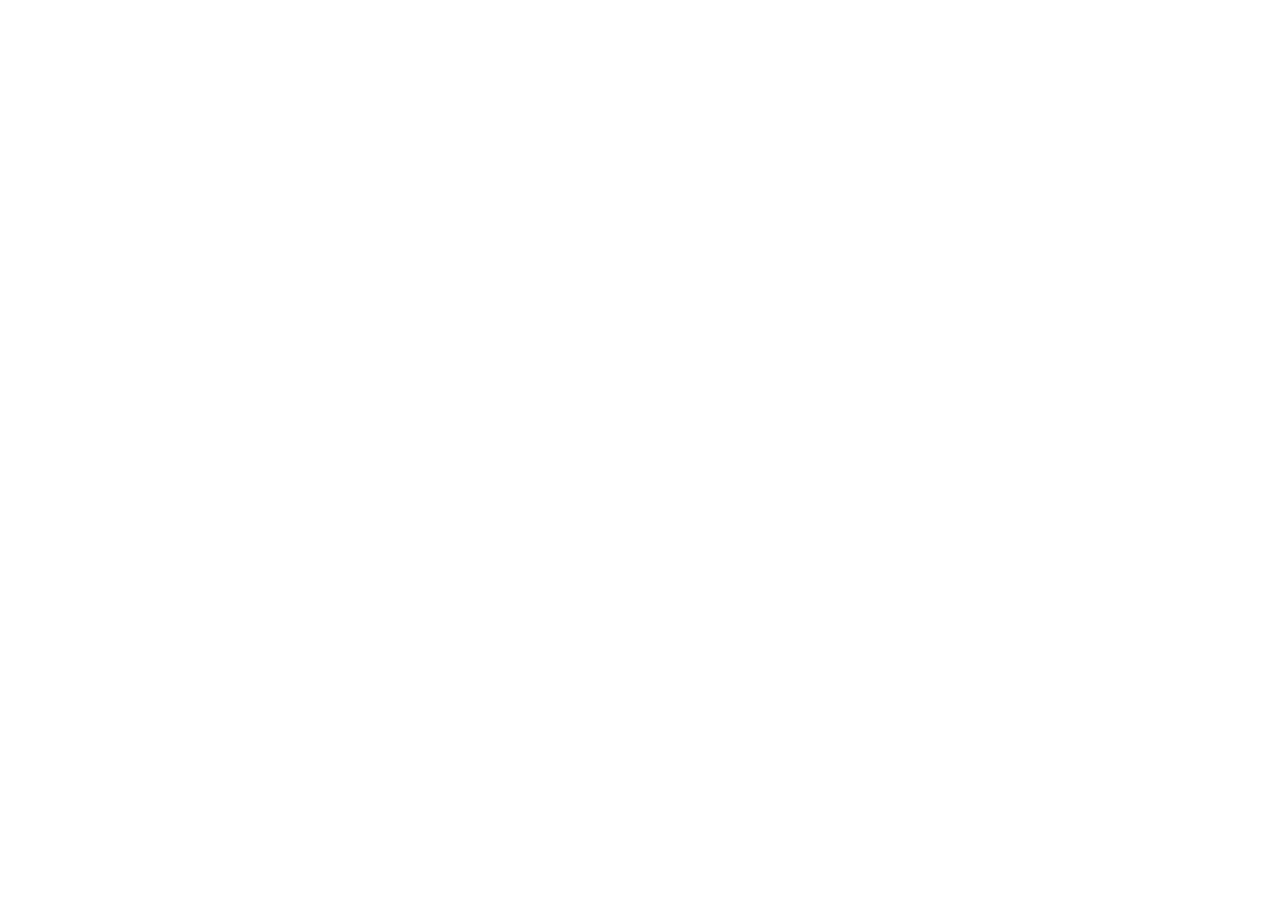
==== index.html @ 8ffc2b7b "creating files" ====
<!doctype html>
<html lang="da">
  <head>
    <meta charset="UTF-8" />
    <meta name="viewport" content="width=device-width, initial-scale=1.0" />
    <title>Broke & Young</title>
    <link rel="stylesheet" href="css/reset.css" />
  </head>
  <body></body>
</html>
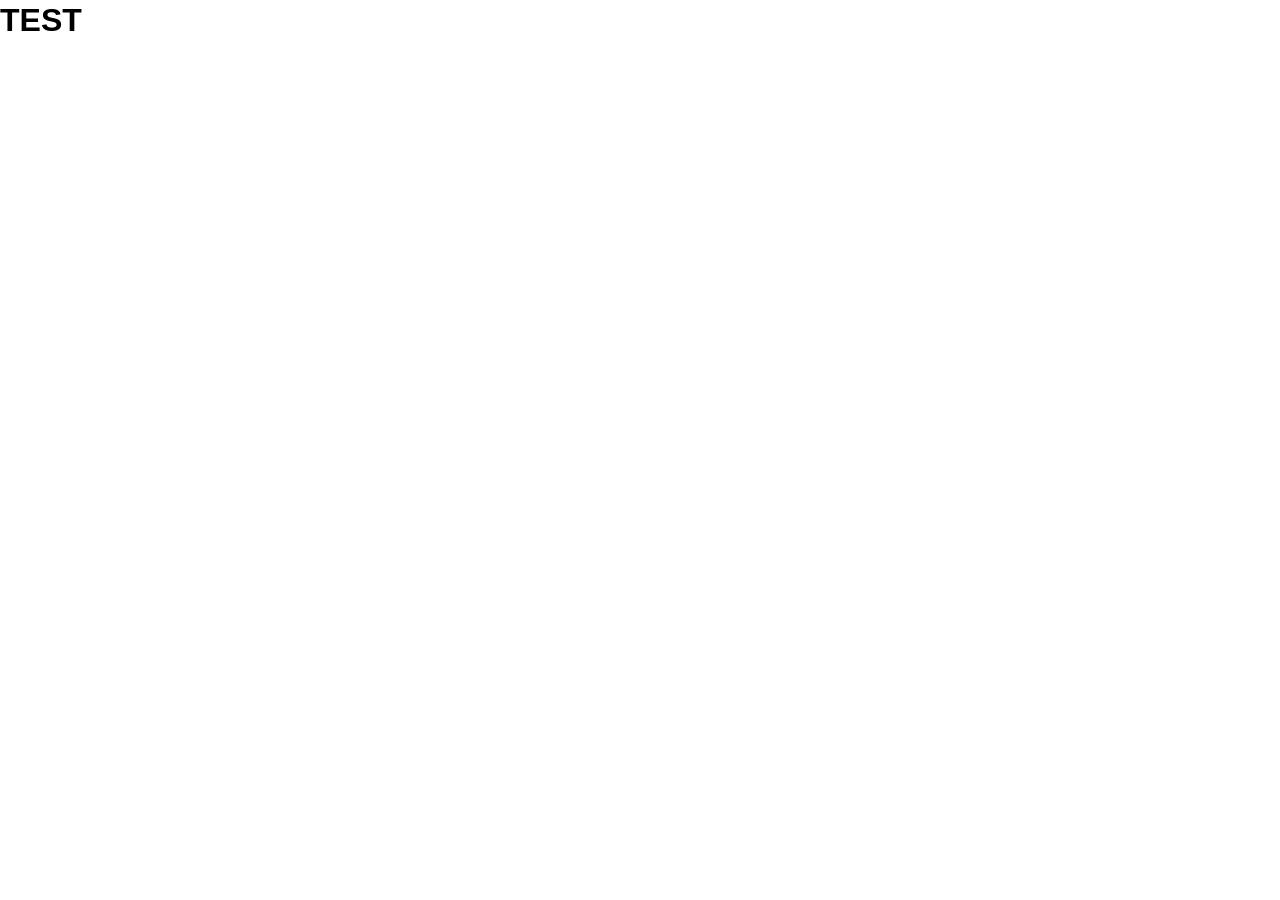
==== commit 0774c5e9: "general css colors + font" ====
--- a/index.html
+++ b/index.html
@@ -5,6 +5,10 @@
     <meta name="viewport" content="width=device-width, initial-scale=1.0" />
     <title>Broke & Young</title>
     <link rel="stylesheet" href="css/reset.css" />
+    <link rel="stylesheet" href="css/general.css" />
+    <link rel="stylesheet" href="css/index.css" />
   </head>
-  <body></body>
+  <body>
+    <h1>TEST</h1>
+  </body>
 </html>
--- a/css/general.css
+++ b/css/general.css
@@ -0,0 +1,12 @@
+* {
+  /* colors */
+  --white: #fffee9;
+  --light_yellow: #fffdb8;
+  --main_yellow: #fffa63;
+  --dark_yellow: #474500;
+  --black: #1a1900;
+
+  /* font */
+  --title: "jockey one", helvetica, sans-serif;
+  --text: "kiwi maru", helvetica, sans-serif;
+}
--- a/css/index.css
+++ b/css/index.css
@@ -0,0 +1,3 @@
+h1 {
+  font-family: var(--title);
+}
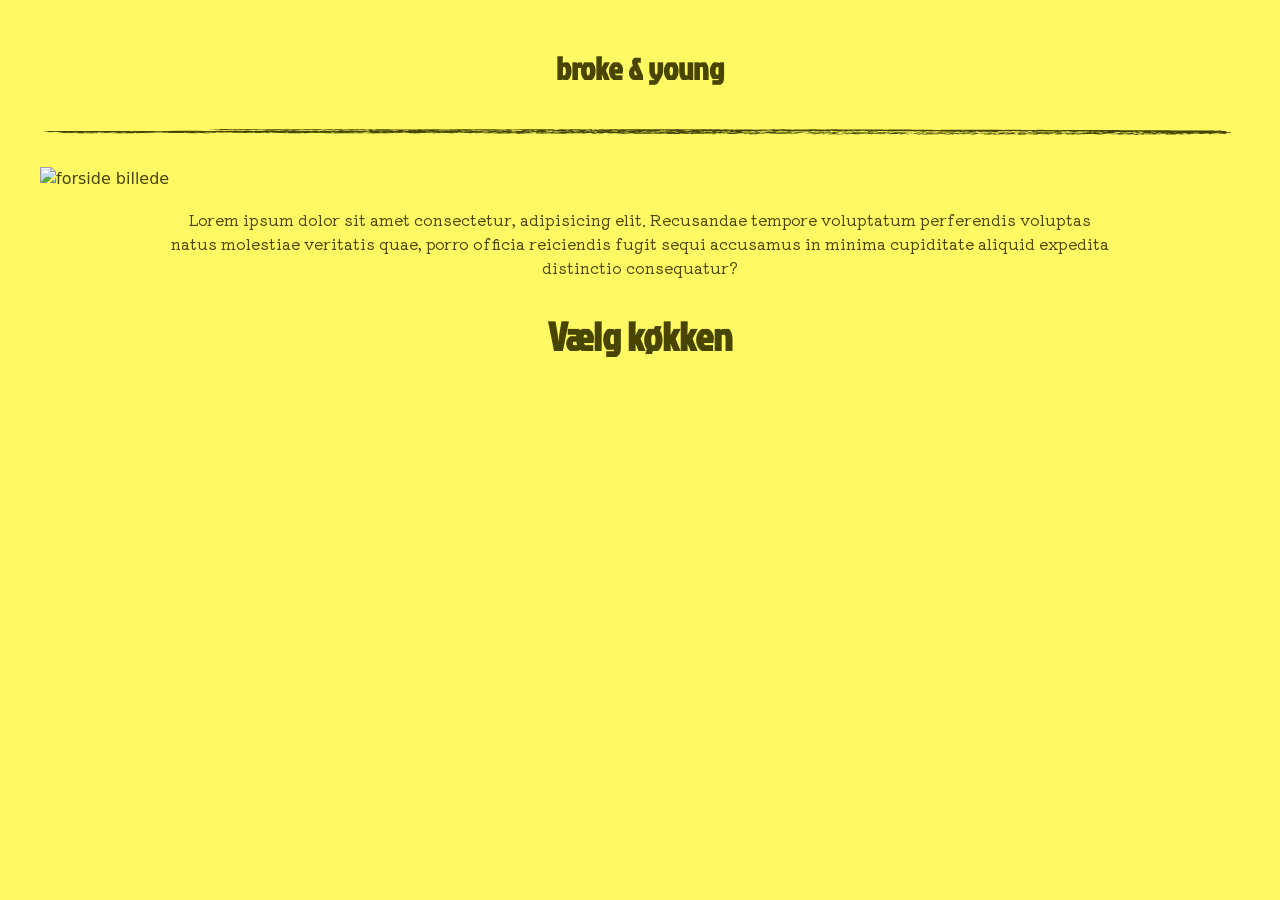
==== commit bc8a92a1: "index commit 1" ====
--- a/index.html
+++ b/index.html
@@ -7,8 +7,27 @@
     <link rel="stylesheet" href="css/reset.css" />
     <link rel="stylesheet" href="css/general.css" />
     <link rel="stylesheet" href="css/index.css" />
+    <script src="js/index.js" defer></script>
   </head>
   <body>
-    <h1>TEST</h1>
+    <header>
+      <h1>broke & young</h1>
+    </header>
+    <main>
+      <section class="sec sec1">
+        <img src="img/hero.svg" alt="forside billede" />
+        <p>
+          Lorem ipsum dolor sit amet consectetur, adipisicing elit. Recusandae
+          tempore voluptatum perferendis voluptas natus molestiae veritatis
+          quae, porro officia reiciendis fugit sequi accusamus in minima
+          cupiditate aliquid expedita distinctio consequatur?
+        </p>
+      </section>
+      <section class="sec sec2">
+        <h2>Vælg køkken</h2>
+        <div class="grid_1_1_1_1"></div>
+      </section>
+    </main>
+    <footer></footer>
   </body>
 </html>
--- a/css/general.css
+++ b/css/general.css
@@ -1,3 +1,5 @@
+@import url("https://fonts.googleapis.com/css2?family=Jockey+One&family=Kiwi+Maru&display=swap");
+
 * {
   /* colors */
   --white: #fffee9;
@@ -10,3 +12,39 @@
   --title: "jockey one", helvetica, sans-serif;
   --text: "kiwi maru", helvetica, sans-serif;
 }
+
+body {
+  max-width: 1200px;
+  margin: 0 auto;
+  background-color: var(--main_yellow);
+  color: var(--dark_yellow);
+}
+
+h1,
+h2,
+h3,
+h4,
+h5,
+h6 {
+  font-family: var(--title);
+}
+
+p {
+  font-family: var(--text);
+}
+
+header {
+  display: flex;
+  justify-content: center;
+  align-items: center;
+  text-align: center;
+  height: 15vh;
+  position: sticky;
+  top: 0;
+  z-index: 100;
+  background-color: var(--main_yellow);
+  background-image: url("../img/header_line.svg");
+  background-size: contain;
+  background-repeat: no-repeat;
+  background-position: center bottom;
+}
--- a/css/index.css
+++ b/css/index.css
@@ -1,3 +1,45 @@
-h1 {
+h2 {
+  font-size: 2.5rem;
+}
+
+.sec {
+  margin: 2rem auto;
+}
+
+.sec1 {
+  img {
+    margin-bottom: 1rem;
+  }
+  p {
+    max-width: 1000px;
+    margin: 0 auto;
+    text-align: center;
+  }
+}
+
+.sec2 {
+  max-width: 1000px;
+  text-align: center;
+  h2 {
+    margin-bottom: 1rem;
+  }
+}
+
+.grid_1_1_1_1 {
+  display: grid;
+  grid-template-columns: repeat(4, 1fr);
+  gap: 2rem 0;
+}
+
+.button {
   font-family: var(--title);
+  font-size: 2rem;
+  text-align: center;
+  text-decoration: none;
+  color: var(--dark_yellow);
+  border-radius: 30px;
+  background-image: url("../img/button_border.svg");
+  background-size: 100% 100%;
+  background-repeat: no-repeat;
+  padding: 1.5rem 2rem;
 }
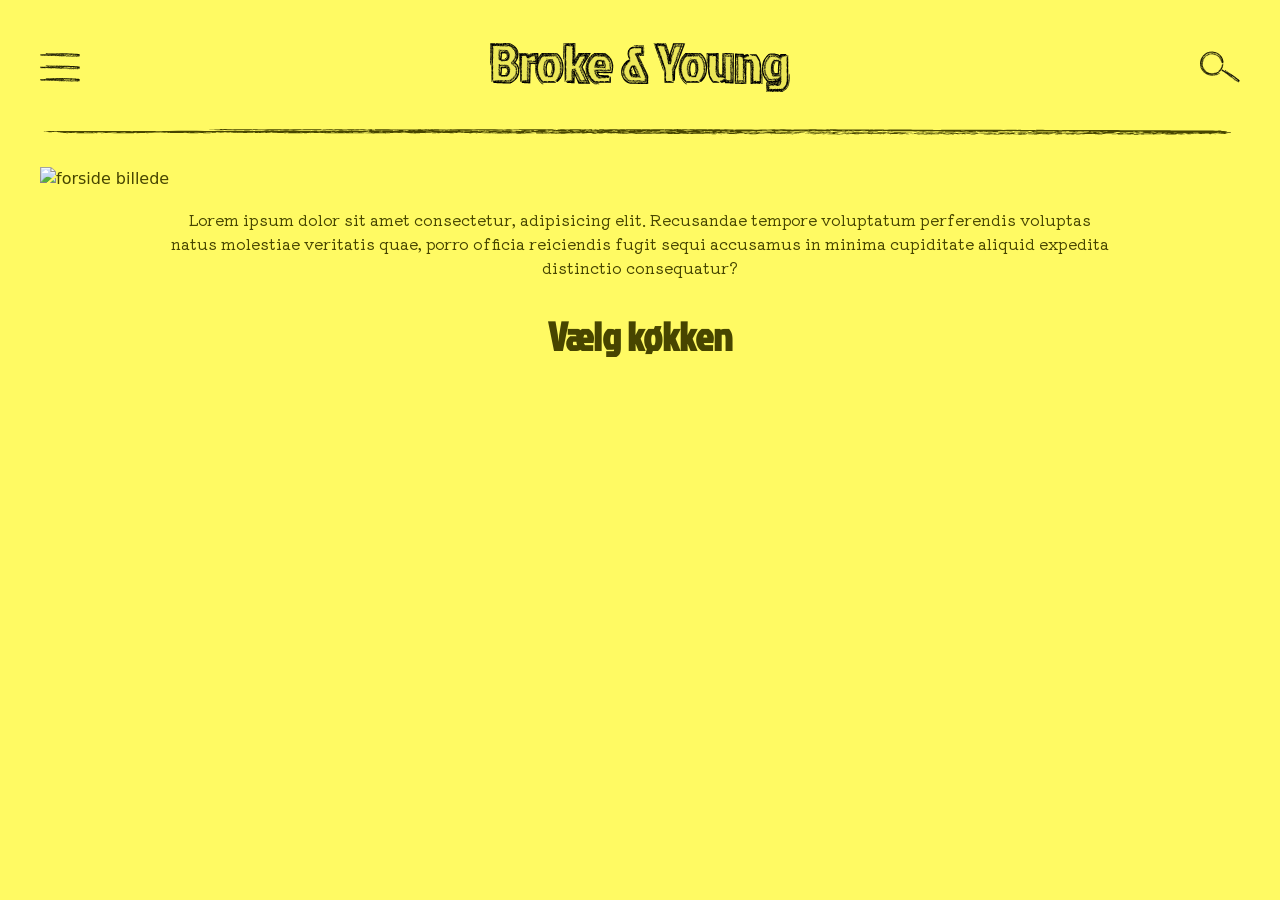
==== commit cad804b5: "header!" ====
--- a/index.html
+++ b/index.html
@@ -7,11 +7,20 @@
     <link rel="stylesheet" href="css/reset.css" />
     <link rel="stylesheet" href="css/general.css" />
     <link rel="stylesheet" href="css/index.css" />
+    <script src="js/general.js" defer></script>
     <script src="js/index.js" defer></script>
   </head>
   <body>
-    <header>
-      <h1>broke & young</h1>
+    <header class="flex">
+      <button class="burger">
+        <img src="img/menu.svg" alt="Menu knap" />
+      </button>
+      <nav class="menu"></nav>
+      <a href="index.html">
+        <img src="img/logo.svg" alt="Broke & young" class="logo" />
+      </a>
+      <img src="img/search.svg" alt="Søgefelt" class="search" />
+      <div class="overlay"></div>
     </header>
     <main>
       <section class="sec sec1">
--- a/css/general.css
+++ b/css/general.css
@@ -33,6 +33,16 @@
   font-family: var(--text);
 }
 
+a {
+  text-decoration: none;
+  font-family: var(--title);
+  color: var(--dark_yellow);
+}
+
+button {
+  border: none;
+}
+
 header {
   display: flex;
   justify-content: center;
@@ -48,3 +58,76 @@
   background-repeat: no-repeat;
   background-position: center bottom;
 }
+
+.flex {
+  display: flex;
+  justify-content: space-between;
+  align-items: center;
+}
+
+.burger {
+  width: 40px;
+  height: 100%;
+  cursor: pointer;
+}
+
+.menu {
+  display: flex;
+  flex-direction: column;
+  position: fixed;
+  top: 0;
+  left: -100%;
+  background-color: var(--main_yellow);
+  width: 30vw;
+  height: 100vh;
+  padding: 3rem;
+  transition: left 1s ease-out;
+  overflow-y: auto;
+  overflow-x: hidden;
+  -webkit-overflow-scrolling: touch; /* iOS smooth scrolling */
+  scroll-behavior: smooth;
+  z-index: 10;
+}
+
+.menu.active {
+  left: 0;
+}
+
+.menu_button {
+  font-size: 1.5rem;
+  text-align: left;
+  padding: 2rem;
+  background-image: url("../img/header_line.svg");
+  background-size: contain;
+  background-repeat: no-repeat;
+  background-position: center bottom;
+}
+
+.logo {
+  width: 300px;
+  height: 100%;
+}
+
+.search {
+  width: 40px;
+  height: 100%;
+  cursor: pointer;
+}
+
+.overlay {
+  position: fixed;
+  top: 0;
+  left: 0;
+  width: 100%;
+  height: 100%;
+  background: rgba(71, 69, 0, 0.4);
+  opacity: 0;
+  pointer-events: none;
+  transition: 0.3s;
+  z-index: 5;
+}
+
+.overlay.active {
+  opacity: 1;
+  pointer-events: all;
+}
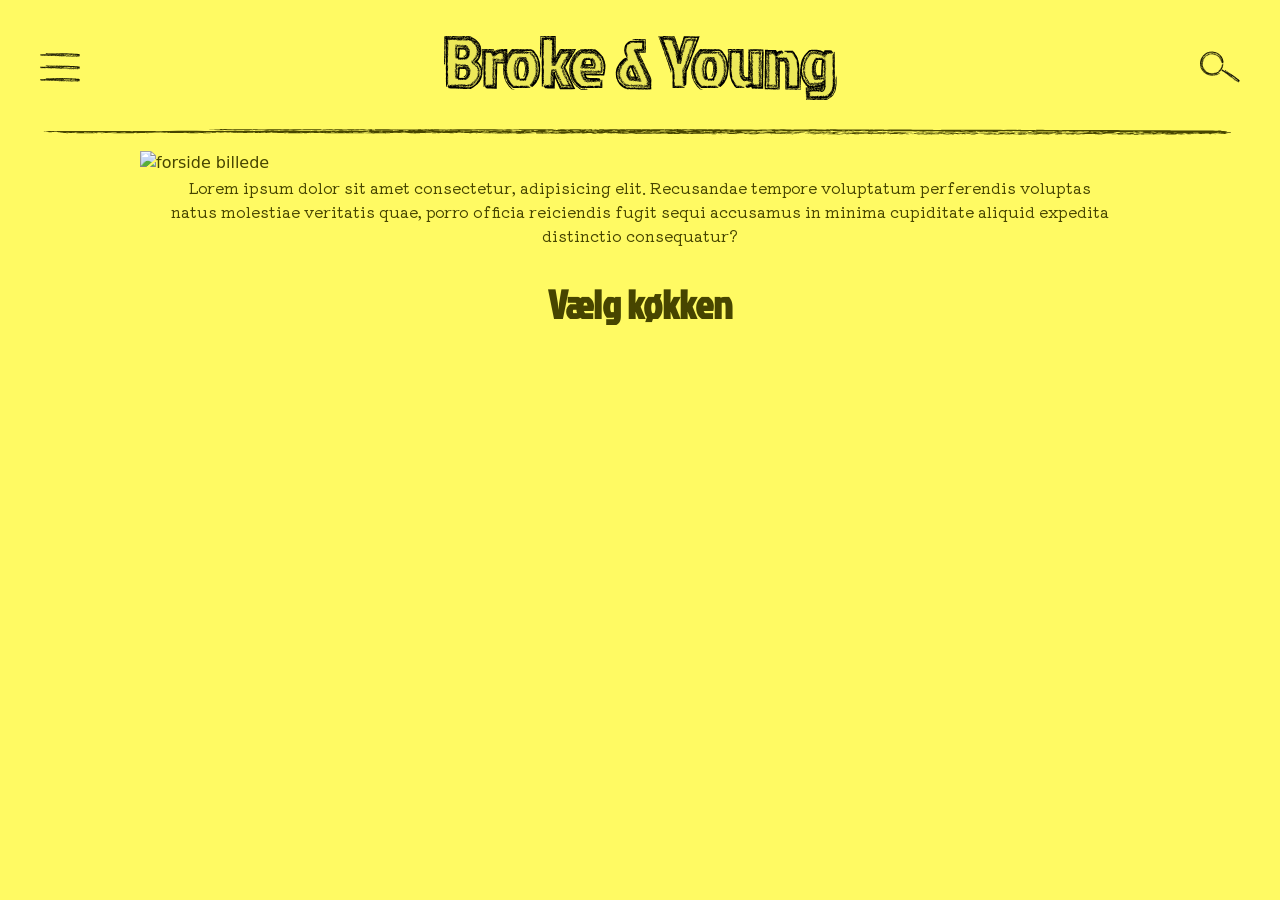
==== commit 8d6f951a: "mobile vers" ====
--- a/index.html
+++ b/index.html
@@ -17,7 +17,10 @@
       </button>
       <nav class="menu"></nav>
       <a href="index.html">
-        <img src="img/logo.svg" alt="Broke & young" class="logo" />
+        <picture>
+          <source srcset="img/logo_small.svg" media="(max-width: 425px)" />
+          <img src="img/logo.svg" />
+        </picture>
       </a>
       <img src="img/search.svg" alt="Søgefelt" class="search" />
       <div class="overlay"></div>
--- a/css/general.css
+++ b/css/general.css
@@ -131,3 +131,16 @@
   opacity: 1;
   pointer-events: all;
 }
+
+@media (max-width: 425px) {
+  body {
+    max-width: 300px;
+    margin: 0 auto;
+    background-color: var(--main_yellow);
+    color: var(--dark_yellow);
+  }
+  .menu {
+    width: 80vw;
+    padding: 2rem;
+  }
+}
--- a/css/index.css
+++ b/css/index.css
@@ -3,12 +3,17 @@
 }
 
 .sec {
-  margin: 2rem auto;
+  margin: 1rem auto;
 }
 
 .sec1 {
+  display: flex;
+  justify-content: center;
+  align-items: center;
+  flex-direction: column;
+  margin-bottom: 2rem;
   img {
-    margin-bottom: 1rem;
+    max-width: 1000px;
   }
   p {
     max-width: 1000px;
@@ -43,3 +48,20 @@
   background-repeat: no-repeat;
   padding: 1.5rem 2rem;
 }
+
+@media (max-width: 425px) {
+  .grid_1_1_1_1 {
+    display: grid;
+    grid-template-columns: repeat(2, 1fr);
+    gap: 0 0.5rem;
+  }
+  .sec2 {
+    h2 {
+      margin-bottom: 0.5rem;
+    }
+  }
+  .button {
+    font-size: 1.5rem;
+    padding: 1.5rem 2rem;
+  }
+}
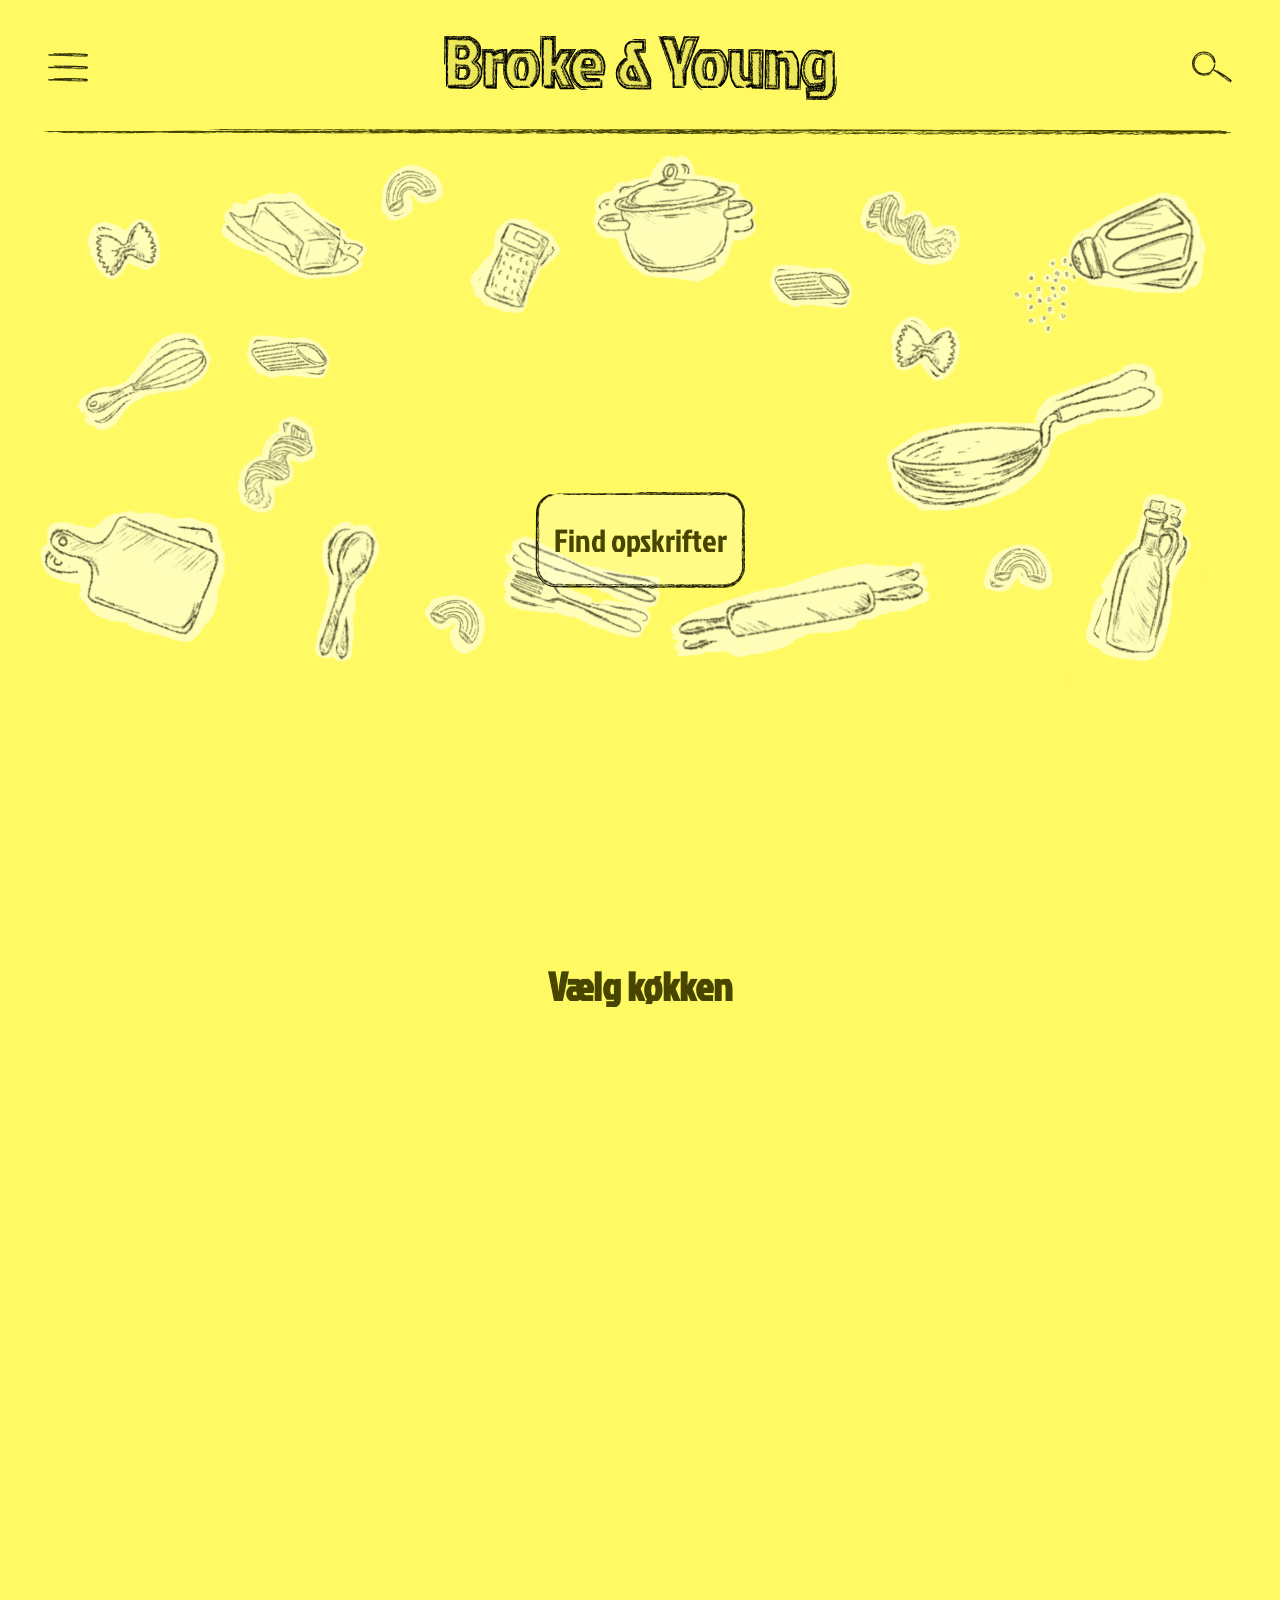
==== commit 6d4904ed: "mobile vers + extra" ====
--- a/index.html
+++ b/index.html
@@ -15,7 +15,12 @@
       <button class="burger">
         <img src="img/menu.svg" alt="Menu knap" />
       </button>
-      <nav class="menu"></nav>
+      <nav class="menu">
+        <button class="close_menu">
+          <img src="img/close_menu.svg" alt="Luk menu" />
+        </button>
+        <div class="menu_insert"></div>
+      </nav>
       <a href="index.html">
         <picture>
           <source srcset="img/logo_small.svg" media="(max-width: 425px)" />
@@ -26,19 +31,25 @@
       <div class="overlay"></div>
     </header>
     <main>
-      <section class="sec sec1">
-        <img src="img/hero.svg" alt="forside billede" />
-        <p>
-          Lorem ipsum dolor sit amet consectetur, adipisicing elit. Recusandae
-          tempore voluptatum perferendis voluptas natus molestiae veritatis
-          quae, porro officia reiciendis fugit sequi accusamus in minima
-          cupiditate aliquid expedita distinctio consequatur?
-        </p>
+      <section class="hero">
+        <img
+          src="img/hero1.svg"
+          alt="Hero illustration 1"
+          class="hero_img img1"
+        />
+        <img
+          src="img/hero2.svg"
+          alt="Hero illustration 2"
+          class="hero_img img2"
+        />
+        <a href="#cuisines" class="button button_start">Find opskrifter</a>
       </section>
-      <section class="sec sec2">
-        <h2>Vælg køkken</h2>
-        <div class="grid_1_1_1_1"></div>
-      </section>
+      <div class="max_width">
+        <section class="sec sec2" id="cuisines">
+          <h2>Vælg køkken</h2>
+          <div class="grid_1_1_1_1"></div>
+        </section>
+      </div>
     </main>
     <footer></footer>
   </body>
--- a/css/general.css
+++ b/css/general.css
@@ -11,13 +11,20 @@
   /* font */
   --title: "jockey one", helvetica, sans-serif;
   --text: "kiwi maru", helvetica, sans-serif;
+
+  scroll-behavior: smooth;
 }
 
 body {
-  max-width: 1200px;
+  /* max-width: 1200px; */
   margin: 0 auto;
   background-color: var(--main_yellow);
   color: var(--dark_yellow);
+}
+
+.max_width {
+  max-width: 1200px;
+  margin: 0 auto;
 }
 
 h1,
@@ -63,6 +70,7 @@
   display: flex;
   justify-content: space-between;
   align-items: center;
+  padding: 0 3rem;
 }
 
 .burger {
@@ -72,15 +80,13 @@
 }
 
 .menu {
-  display: flex;
-  flex-direction: column;
   position: fixed;
   top: 0;
   left: -100%;
   background-color: var(--main_yellow);
   width: 30vw;
   height: 100vh;
-  padding: 3rem;
+  padding: 5rem 3rem;
   transition: left 1s ease-out;
   overflow-y: auto;
   overflow-x: hidden;
@@ -89,7 +95,8 @@
   z-index: 10;
 }
 
-.menu.active {
+.menu.active,
+.close_menu.active {
   left: 0;
 }
 
@@ -101,6 +108,21 @@
   background-size: contain;
   background-repeat: no-repeat;
   background-position: center bottom;
+}
+
+.menu_insert {
+  display: flex;
+  flex-direction: column;
+}
+
+.close_menu {
+  position: absolute;
+  top: 20px;
+  left: 20px;
+  border: none;
+  background: none;
+  cursor: pointer;
+  max-width: 50px;
 }
 
 .logo {
@@ -133,14 +155,15 @@
 }
 
 @media (max-width: 425px) {
-  body {
+  .max_width {
     max-width: 300px;
-    margin: 0 auto;
-    background-color: var(--main_yellow);
-    color: var(--dark_yellow);
-  }
-  .menu {
-    width: 80vw;
-    padding: 2rem;
+    body {
+      background-color: var(--main_yellow);
+      color: var(--dark_yellow);
+    }
+    .menu {
+      width: 80vw;
+      padding: 4rem 2rem;
+    }
   }
 }
--- a/css/index.css
+++ b/css/index.css
@@ -2,29 +2,75 @@
   font-size: 2.5rem;
 }
 
-.sec {
-  margin: 1rem auto;
-}
-
-.sec1 {
+.hero {
+  position: relative;
+  width: 100%;
+  height: 90vh;
   display: flex;
   justify-content: center;
   align-items: center;
-  flex-direction: column;
-  margin-bottom: 2rem;
-  img {
-    max-width: 1000px;
+}
+
+.hero_img {
+  position: absolute;
+  width: 100%;
+  top: 0;
+  left: 0;
+}
+
+.img1 {
+  animation: fade1 1s infinite;
+}
+
+.img2 {
+  animation: fade2 1s infinite;
+}
+
+@keyframes fade1 {
+  0% {
+    opacity: 1;
   }
-  p {
-    max-width: 1000px;
-    margin: 0 auto;
-    text-align: center;
+  45% {
+    opacity: 1;
   }
+  50% {
+    opacity: 0;
+  }
+  95% {
+    opacity: 0;
+  }
+  100% {
+    opacity: 1;
+  }
+}
+
+@keyframes fade2 {
+  0% {
+    opacity: 0;
+  }
+  45% {
+    opacity: 0;
+  }
+  50% {
+    opacity: 1;
+  }
+  95% {
+    opacity: 1;
+  }
+  100% {
+    opacity: 0;
+  }
+}
+
+.button_start {
+  position: absolute;
 }
 
 .sec2 {
   max-width: 1000px;
   text-align: center;
+  margin: 1rem auto;
+  height: 80vh;
   h2 {
     margin-bottom: 1rem;
   }
@@ -47,9 +93,28 @@
   background-size: 100% 100%;
   background-repeat: no-repeat;
   padding: 1.5rem 2rem;
+  transition: transform 0.3s ease-out;
+}
+
+.button:hover {
+  transform: scale(1.05);
 }
 
 @media (max-width: 425px) {
+  .hero {
+    width: 100%;
+    height: 50vh;
+    overflow: hidden;
+    position: relative;
+    margin: 10vh auto;
+  }
+
+  .hero_img {
+    width: 100%;
+    height: 100%;
+    object-fit: cover;
+    object-position: center;
+  }
   .grid_1_1_1_1 {
     display: grid;
     grid-template-columns: repeat(2, 1fr);
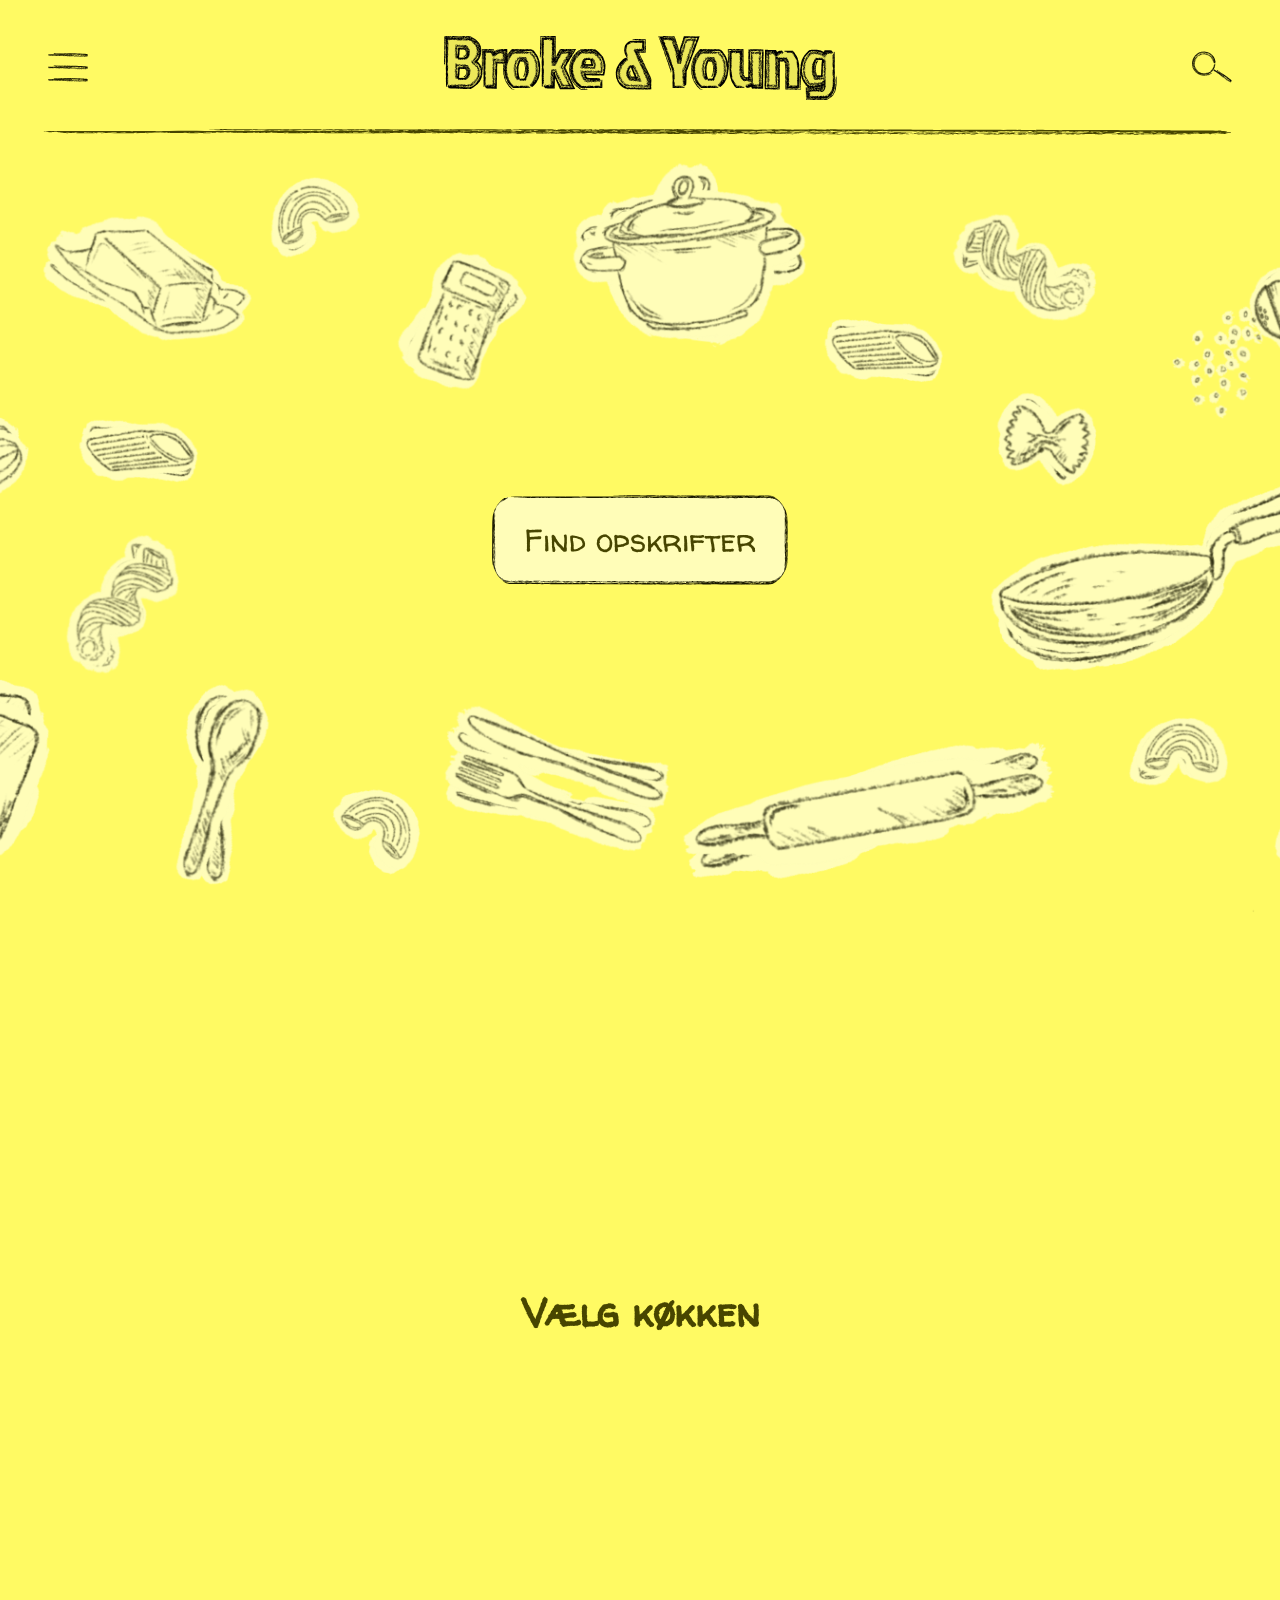
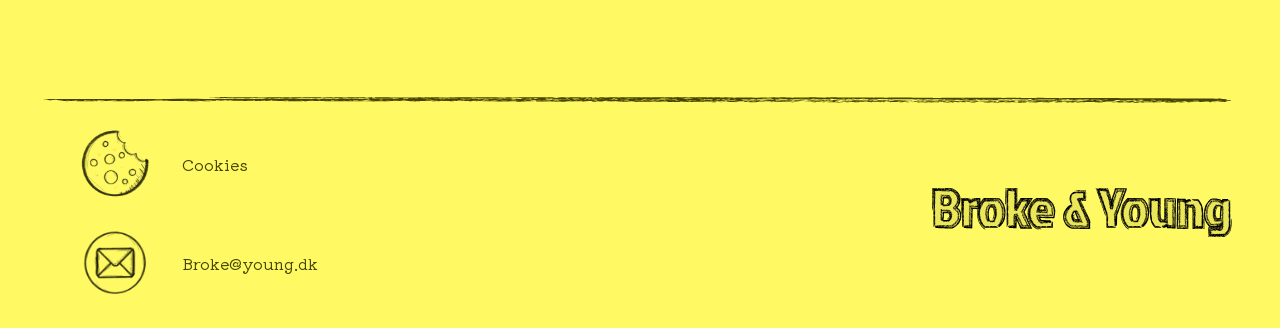
==== commit c3854da2: "forms + final details" ====
--- a/index.html
+++ b/index.html
@@ -3,6 +3,7 @@
   <head>
     <meta charset="UTF-8" />
     <meta name="viewport" content="width=device-width, initial-scale=1.0" />
+    <link rel="icon" href="img/favicon.svg" type="image/svg+xml" />
     <title>Broke & Young</title>
     <link rel="stylesheet" href="css/reset.css" />
     <link rel="stylesheet" href="css/general.css" />
@@ -23,8 +24,12 @@
       </nav>
       <a href="index.html">
         <picture>
-          <source srcset="img/logo_small.svg" media="(max-width: 425px)" />
-          <img src="img/logo.svg" />
+          <source
+            srcset="img/logo_small.svg"
+            media="(max-width: 425px)"
+            alt="Broke and Young"
+          />
+          <img src="img/logo.svg" alt="Broke and Young" />
         </picture>
       </a>
       <img src="img/search.svg" alt="Søgefelt" class="search" />
@@ -42,7 +47,9 @@
           alt="Hero illustration 2"
           class="hero_img img2"
         />
-        <a href="#cuisines" class="button button_start">Find opskrifter</a>
+        <a href="#cuisines" class="button button_start" id="button_start"
+          >Find opskrifter</a
+        >
       </section>
       <div class="max_width">
         <section class="sec sec2" id="cuisines">
@@ -51,6 +58,25 @@
         </section>
       </div>
     </main>
-    <footer></footer>
+    <footer class="flex">
+      <section>
+        <div class="footer_click">
+          <img src="img/cookie.svg" alt="Cookies" />
+          <p class="footer_text">Cookies</p>
+        </div>
+        <div class="footer_click">
+          <img src="img/mail.svg" alt="Mail" />
+          <p class="footer_text">Broke@young.dk</p>
+        </div>
+      </section>
+      <picture class="footer_logo">
+        <source
+          srcset="img/logo_small.svg"
+          media="(max-width: 425px)"
+          alt="Broke and Young"
+        />
+        <img src="img/logo.svg" alt="Broke and Young" />
+      </picture>
+    </footer>
   </body>
 </html>
--- a/css/general.css
+++ b/css/general.css
@@ -1,5 +1,4 @@
-@import url("https://fonts.googleapis.com/css2?family=Jockey+One&family=Kiwi+Maru&display=swap");
-
+@import url("https://fonts.googleapis.com/css2?family=Kiwi+Maru&family=Walter+Turncoat&display=swap");
 * {
   /* colors */
   --white: #fffee9;
@@ -9,7 +8,7 @@
   --black: #1a1900;
 
   /* font */
-  --title: "jockey one", helvetica, sans-serif;
+  --title: "Walter Turncoat", helvetica, sans-serif;
   --text: "kiwi maru", helvetica, sans-serif;
 
   scroll-behavior: smooth;
@@ -154,16 +153,74 @@
   pointer-events: all;
 }
 
+footer {
+  display: flex;
+  justify-content: center;
+  align-items: center;
+  text-align: center;
+  background-color: var(--main_yellow);
+  background-image: url("../img/header_line.svg");
+  background-size: contain;
+  background-repeat: no-repeat;
+  background-position: center top;
+}
+
+.footer_click {
+  display: flex;
+  flex-direction: row;
+  justify-content: left;
+  align-items: center;
+  margin: 2rem;
+  gap: 2rem;
+  img {
+    width: 70px;
+  }
+}
+
+.footer_logo {
+  max-width: 300px;
+}
+
 @media (max-width: 425px) {
   .max_width {
     max-width: 300px;
-    body {
-      background-color: var(--main_yellow);
-      color: var(--dark_yellow);
+  }
+  body {
+    background-color: var(--main_yellow);
+    color: var(--dark_yellow);
+  }
+  .menu {
+    width: 80vw;
+    padding: 4rem 2rem;
+  }
+  footer {
+    display: block;
+  }
+  footer.flex {
+    display: block;
+    position: relative;
+    height: 18vh;
+  }
+  footer section {
+    display: flex;
+    justify-content: space-between;
+    width: 100%;
+  }
+  .footer_click {
+    display: flex;
+    align-items: center;
+    img {
+      width: 50px;
     }
-    .menu {
-      width: 80vw;
-      padding: 4rem 2rem;
-    }
-  }
-}
+  }
+  .footer_text {
+    display: none;
+  }
+
+  .footer_logo {
+    position: absolute;
+    bottom: 0;
+    left: 50%;
+    transform: translate(-50%, -50%);
+  }
+}
--- a/css/index.css
+++ b/css/index.css
@@ -14,8 +14,10 @@
 .hero_img {
   position: absolute;
   width: 100%;
+  height: 100%;
   top: 0;
   left: 0;
+  object-fit: cover;
 }
 
 .img1 {
@@ -62,11 +64,16 @@
   }
 }
 
-.button_start {
+#button_start {
   position: absolute;
+  background-image: url("../img/button_start_border.svg");
 }
 
 .sec2 {
+  display: flex;
+  justify-content: center;
+  align-items: center;
+  flex-direction: column;
   max-width: 1000px;
   text-align: center;
   margin: 1rem auto;
@@ -80,6 +87,7 @@
   display: grid;
   grid-template-columns: repeat(4, 1fr);
   gap: 2rem 0;
+  width: 1000px;
 }
 
 .button {
@@ -119,6 +127,7 @@
     display: grid;
     grid-template-columns: repeat(2, 1fr);
     gap: 0 0.5rem;
+    width: auto;
   }
   .sec2 {
     h2 {
